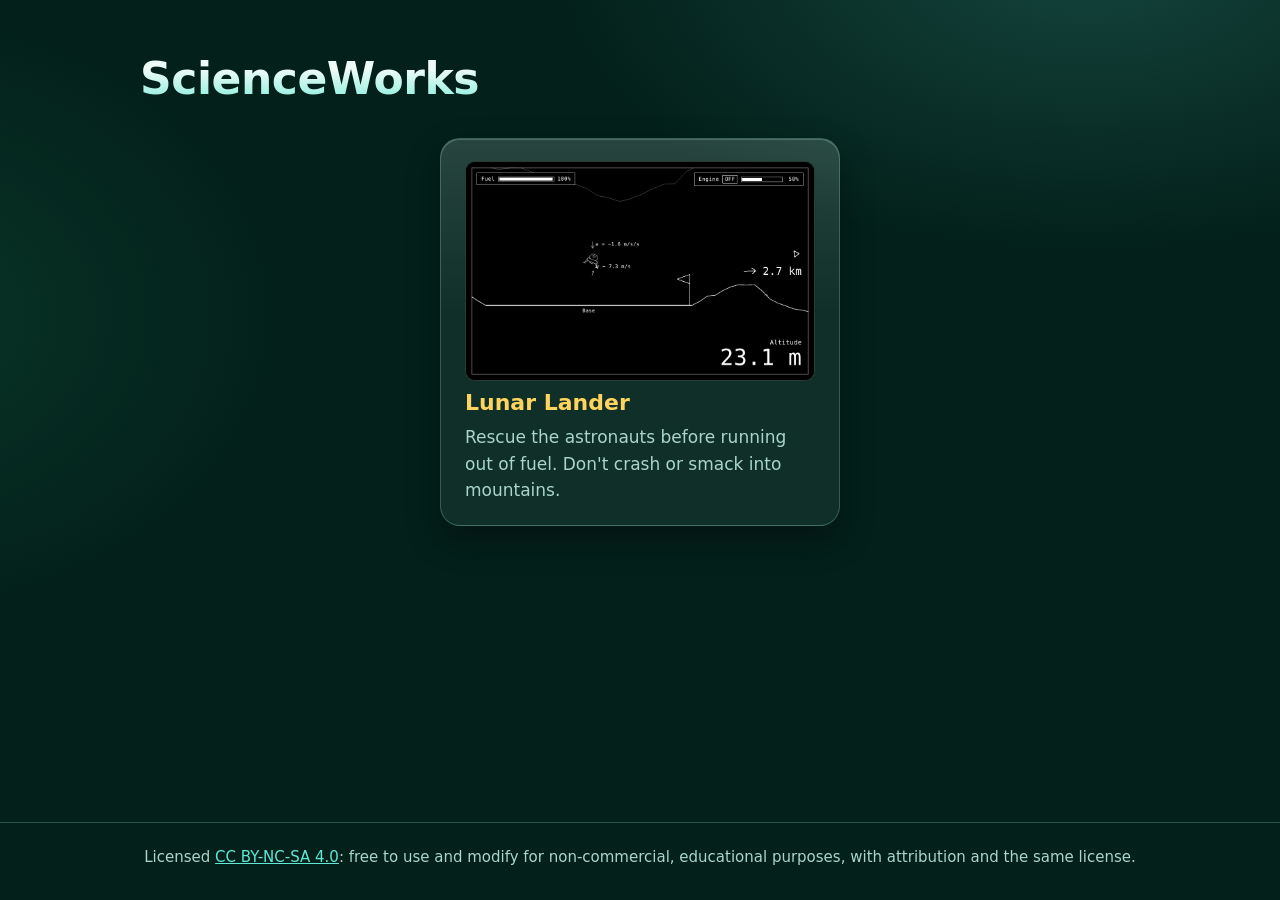
==== index.html @ 433eba87 "Add Lunar Lander preview image and center the card Co-Authored-By: Claude Sonnet 5.5 <noreply@anthro" ====
<!doctype html>
<html lang="en">
<head>
<meta charset="utf-8">
<meta name="viewport" content="width=device-width, initial-scale=1">
<title>ScienceWorks</title>
<meta name="description" content="Free interactive science simulations for physics and chemistry classrooms.">
<style>
  :root {
    --bg: #03201a;
    --glass: rgba(190, 255, 235, 0.07);
    --glass-hi: rgba(225, 255, 246, 0.17);
    --line: rgba(150, 240, 210, 0.25);
    --ink: #ecfbf6;
    --muted: #a9d6c8;
    --aqua: #5fe8d5;
    --sodium: #ffd45e;
    --font: Verdana, "Trebuchet MS", Tahoma, system-ui, sans-serif;
  }
  * { box-sizing: border-box; }
  html { background: var(--bg); }
  body {
    margin: 0;
    color: var(--ink);
    font-family: var(--font);
    font-size: 19px;
    line-height: 1.65;
    background-color: var(--bg);
    background-image:
      radial-gradient(900px 500px at 85% -5%, rgba(95, 232, 213, 0.18), transparent 60%),
      radial-gradient(700px 520px at -10% 35%, rgba(40, 180, 120, 0.15), transparent 60%);
    background-attachment: fixed;
    min-height: 100vh;
    display: flex;
    flex-direction: column;
  }
  .wrap { width: 100%; max-width: 1040px; margin: 0 auto; padding: 56px 20px 40px; flex: 1; }
  h1 {
    font-size: clamp(30px, 5vw, 44px);
    line-height: 1.05;
    margin: 0 0 36px;
    letter-spacing: -0.01em;
    background: linear-gradient(180deg, var(--ink) 30%, var(--aqua) 130%);
    -webkit-background-clip: text;
    background-clip: text;
    color: transparent;
  }
  .grid {
    display: grid;
    grid-template-columns: repeat(auto-fit, minmax(290px, 400px));
    justify-content: center;
    gap: 18px;
  }
  a.card {
    display: flex;
    flex-direction: column;
    gap: 8px;
    padding: 22px 24px;
    border-radius: 20px;
    text-decoration: none;
    color: var(--ink);
    background: linear-gradient(180deg, var(--glass-hi), var(--glass) 45%);
    border: 1px solid var(--line);
    box-shadow: inset 0 1px 0 rgba(255, 255, 255, 0.2), 0 14px 32px rgba(0, 0, 0, 0.35);
    transition: transform 0.12s, border-color 0.12s;
  }
  a.card:hover { transform: translateY(-2px); border-color: var(--aqua); }
  a.card:focus-visible { outline: 3px solid var(--aqua); outline-offset: 3px; }
  .card img { display: block; width: 100%; height: auto; border-radius: 10px; border: 1px solid var(--line); background: #000; }
  .card h2 { margin: 0; font-size: 22px; line-height: 1.25; color: var(--sodium); }
  .card p { margin: 0; font-size: 17px; color: var(--muted); line-height: 1.55; }
  footer {
    border-top: 1px solid var(--line);
    padding: 22px 20px 30px;
    text-align: center;
    font-size: 15px;
    color: var(--muted);
  }
  footer a { color: var(--aqua); }
  @media (prefers-reduced-motion: reduce) { a.card { transition: none; } }
</style>
</head>
<body>
<main class="wrap">
  <h1>ScienceWorks</h1>

  <!-- To add a sim, put this inside the grid:
    <a class="card" href="/folder-name/">
      <img src="/folder-name/preview.png" alt="">
      <h2>Title</h2>
      <p>Short description.</p>
    </a>
  -->
  <div class="grid">
    <a class="card" href="/lunar-lander/">
      <img src="/lunar-lander/preview.png" alt="Lunar Lander gameplay: a lander descending toward the base" width="1000" height="625">
      <h2>Lunar Lander</h2>
      <p>Rescue the astronauts before running out of fuel. Don't crash or smack into mountains.</p>
    </a>
  </div>
</main>
<footer>
  Licensed <a href="https://creativecommons.org/licenses/by-nc-sa/4.0/">CC BY-NC-SA 4.0</a>: free to use and modify for non-commercial, educational purposes, with attribution and the same license.
</footer>
</body>
</html>
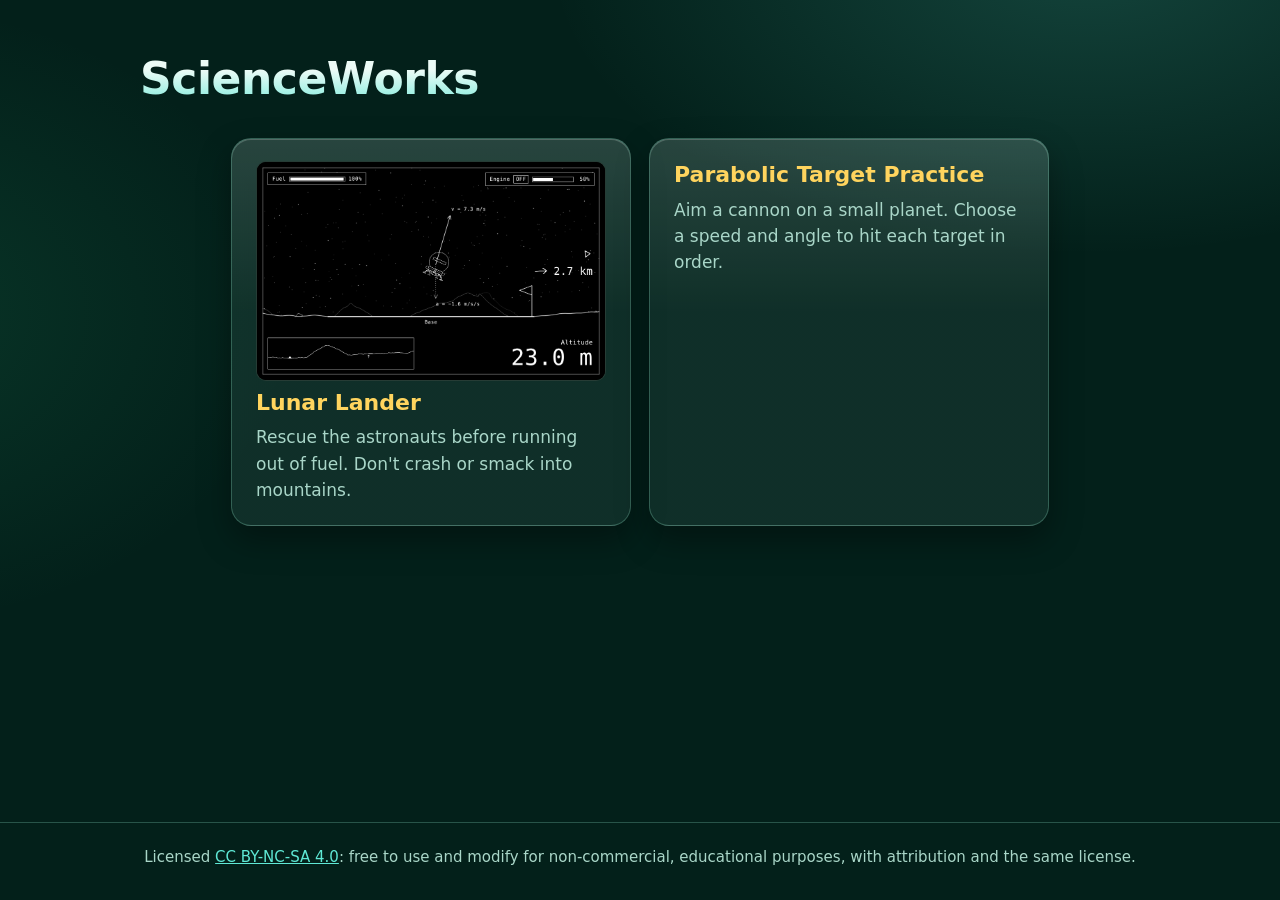
==== commit 4c43f546: "Add Parabolic Target Practice Co-Authored-By: Claude Sonnet 5.5 <noreply@anthropic.com> Claude-Sessi" ====
--- a/index.html
+++ b/index.html
@@ -97,6 +97,10 @@
       <h2>Lunar Lander</h2>
       <p>Rescue the astronauts before running out of fuel. Don't crash or smack into mountains.</p>
     </a>
+    <a class="card" href="/parabolic-target-practice/">
+      <h2>Parabolic Target Practice</h2>
+      <p>Aim a cannon on a small planet. Choose a speed and angle to hit each target in order.</p>
+    </a>
   </div>
 </main>
 <footer>
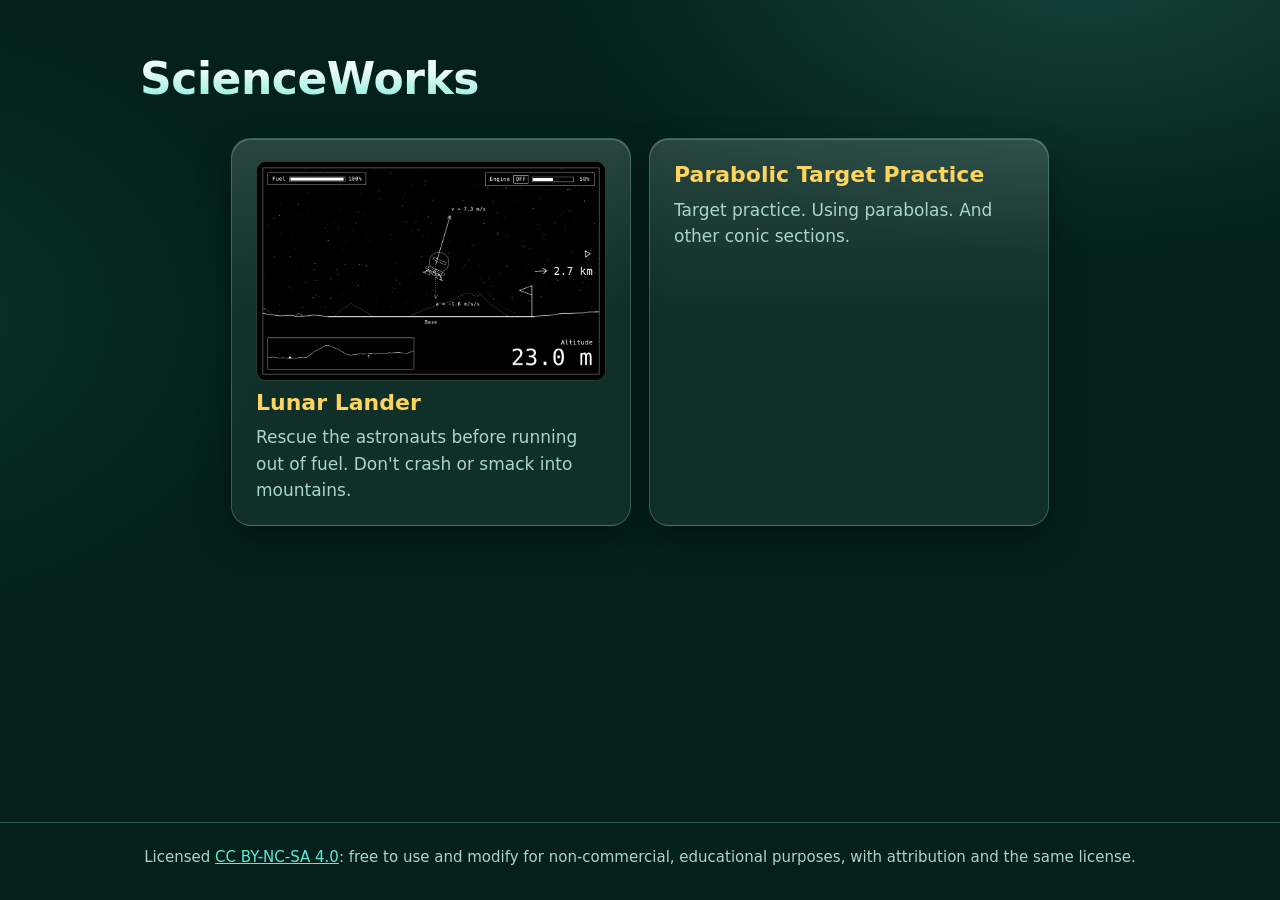
==== commit f1715d48: "Update Parabolic Target Practice description Co-Authored-By: Claude Sonnet 5.5 <noreply@anthropic.co" ====
--- a/index.html
+++ b/index.html
@@ -99,7 +99,7 @@
     </a>
     <a class="card" href="/parabolic-target-practice/">
       <h2>Parabolic Target Practice</h2>
-      <p>Aim a cannon on a small planet. Choose a speed and angle to hit each target in order.</p>
+      <p>Target practice. Using parabolas. And other conic sections.</p>
     </a>
   </div>
 </main>
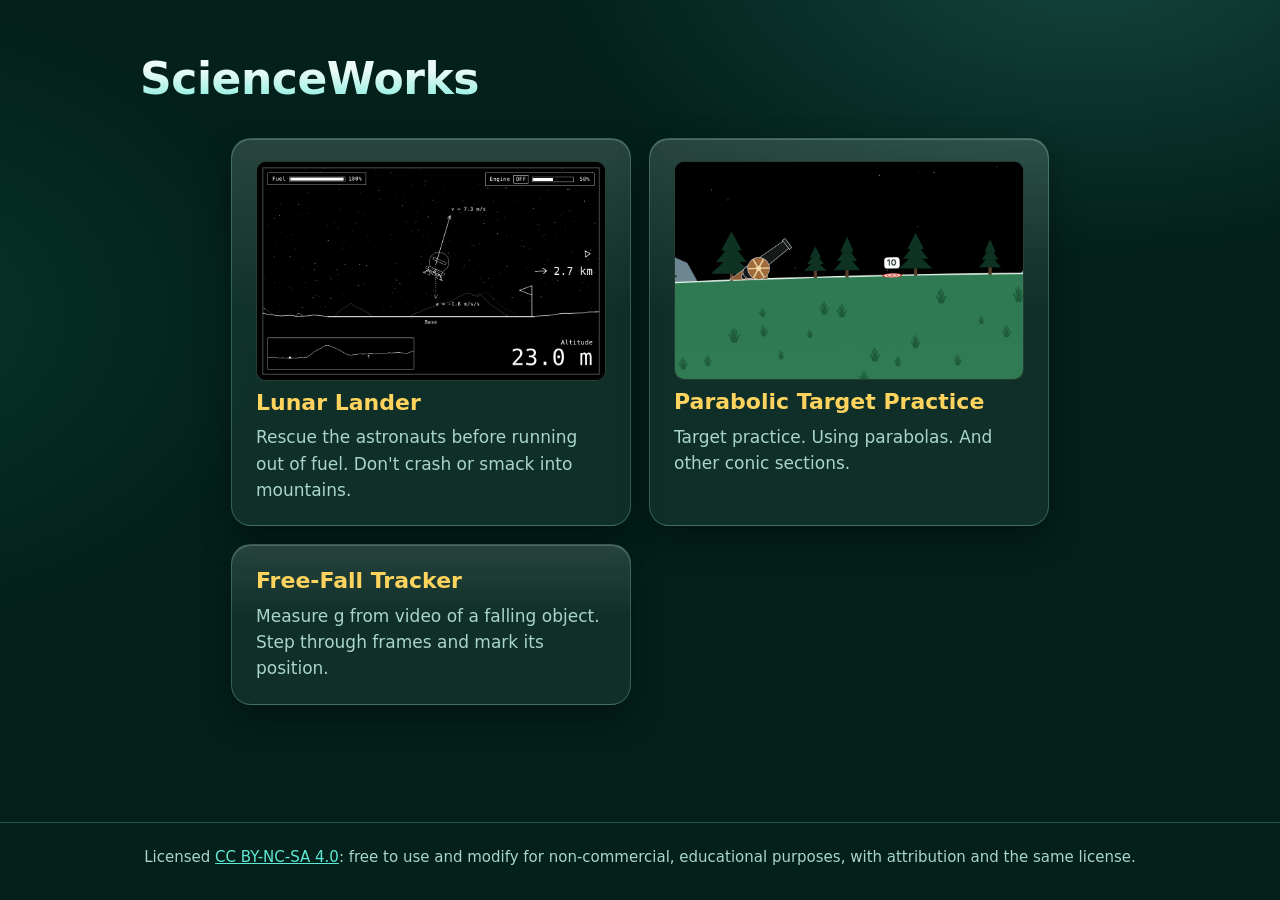
==== commit f6dd0647: "Add Free-Fall Tracker and Parabolic Target Practice preview Co-Authored-By: Claude Sonnet 5.5 <norep" ====
--- a/index.html
+++ b/index.html
@@ -98,8 +98,13 @@
       <p>Rescue the astronauts before running out of fuel. Don't crash or smack into mountains.</p>
     </a>
     <a class="card" href="/parabolic-target-practice/">
+      <img src="/parabolic-target-practice/preview.png" alt="A cannon on a small planet, aimed up toward a target" width="1000" height="624">
       <h2>Parabolic Target Practice</h2>
       <p>Target practice. Using parabolas. And other conic sections.</p>
+    </a>
+    <a class="card" href="/free-fall-tracker/">
+      <h2>Free-Fall Tracker</h2>
+      <p>Measure g from video of a falling object. Step through frames and mark its position.</p>
     </a>
   </div>
 </main>
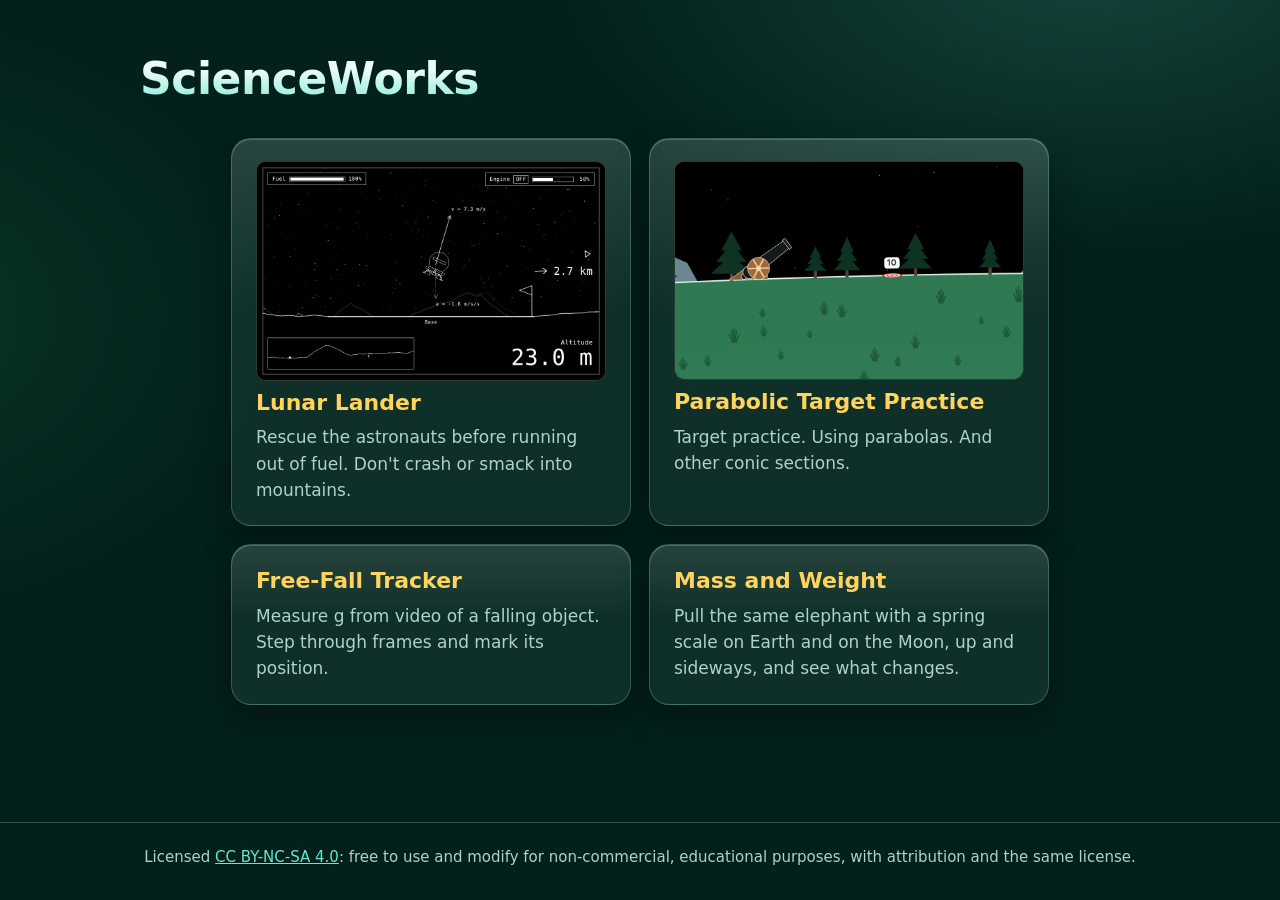
==== commit 51688872: "Add Mass and Weight sim Co-Authored-By: Claude Sonnet 5.5 <noreply@anthropic.com> Claude-Session: ht" ====
--- a/index.html
+++ b/index.html
@@ -106,6 +106,10 @@
       <h2>Free-Fall Tracker</h2>
       <p>Measure g from video of a falling object. Step through frames and mark its position.</p>
     </a>
+    <a class="card" href="/mass-and-weight/">
+      <h2>Mass and Weight</h2>
+      <p>Pull the same elephant with a spring scale on Earth and on the Moon, up and sideways, and see what changes.</p>
+    </a>
   </div>
 </main>
 <footer>
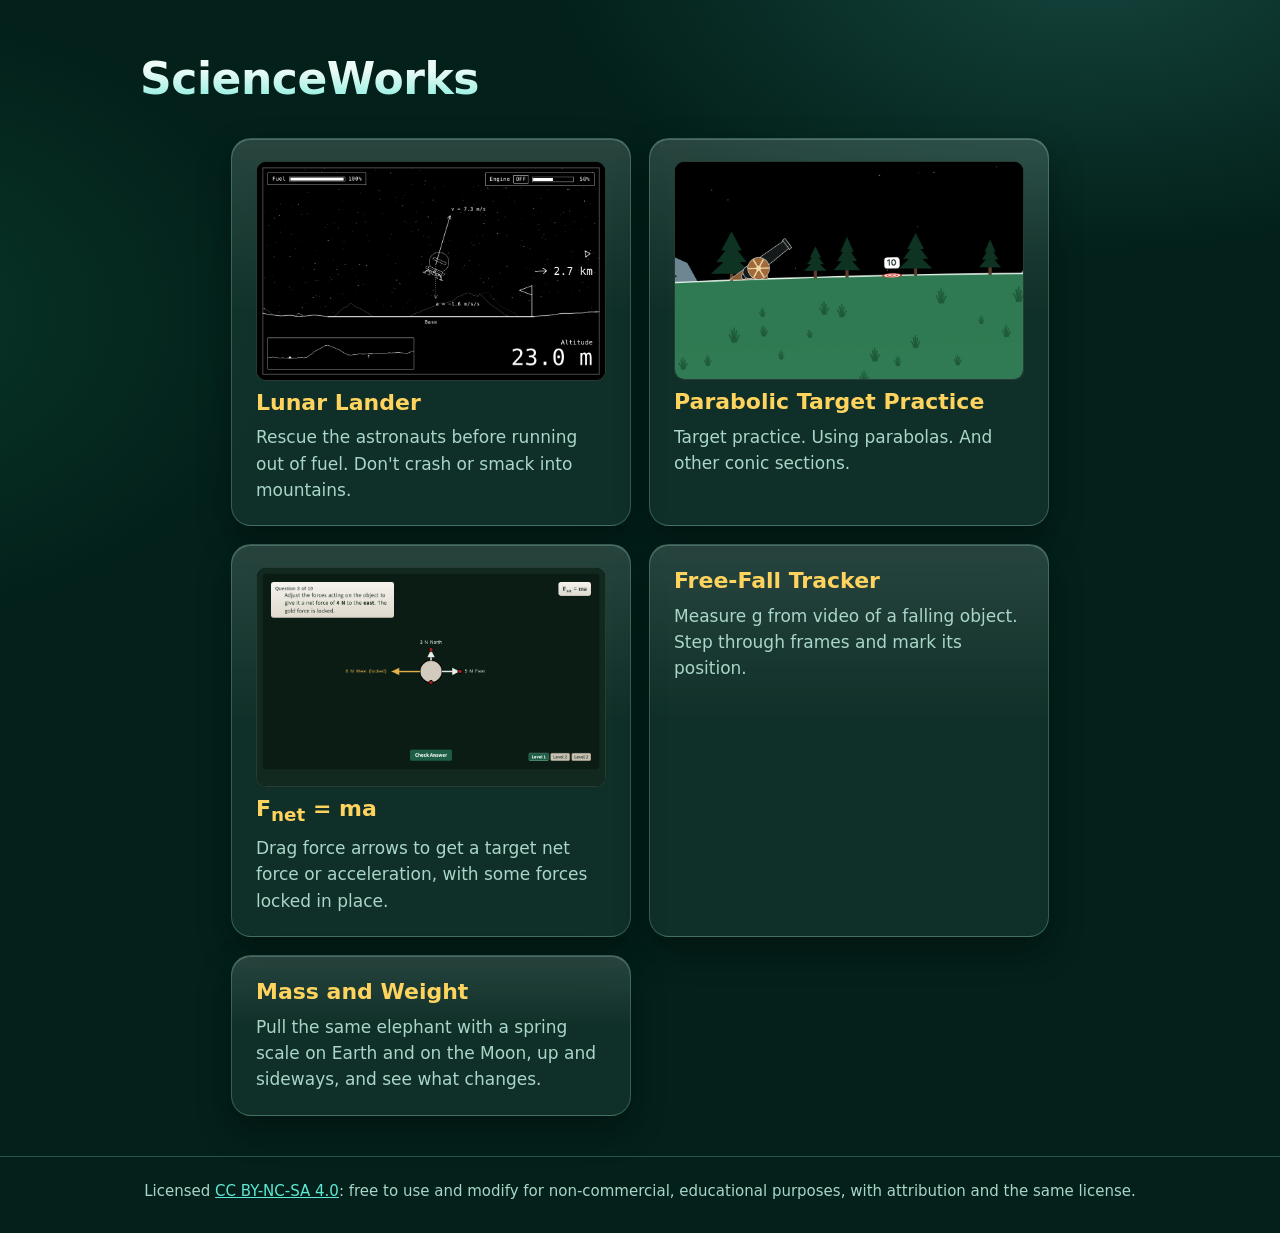
==== commit 407596bc: "Add Fnet = ma sim Co-Authored-By: Claude Sonnet 5.5 <noreply@anthropic.com> Claude-Session: https://" ====
--- a/index.html
+++ b/index.html
@@ -102,6 +102,11 @@
       <h2>Parabolic Target Practice</h2>
       <p>Target practice. Using parabolas. And other conic sections.</p>
     </a>
+    <a class="card" href="/fnet-ma/">
+      <img src="/fnet-ma/preview.png" alt="An object with force arrows pointing in several directions, one of them locked" width="1000" height="625">
+      <h2>F<sub>net</sub> = ma</h2>
+      <p>Drag force arrows to get a target net force or acceleration, with some forces locked in place.</p>
+    </a>
     <a class="card" href="/free-fall-tracker/">
       <h2>Free-Fall Tracker</h2>
       <p>Measure g from video of a falling object. Step through frames and mark its position.</p>
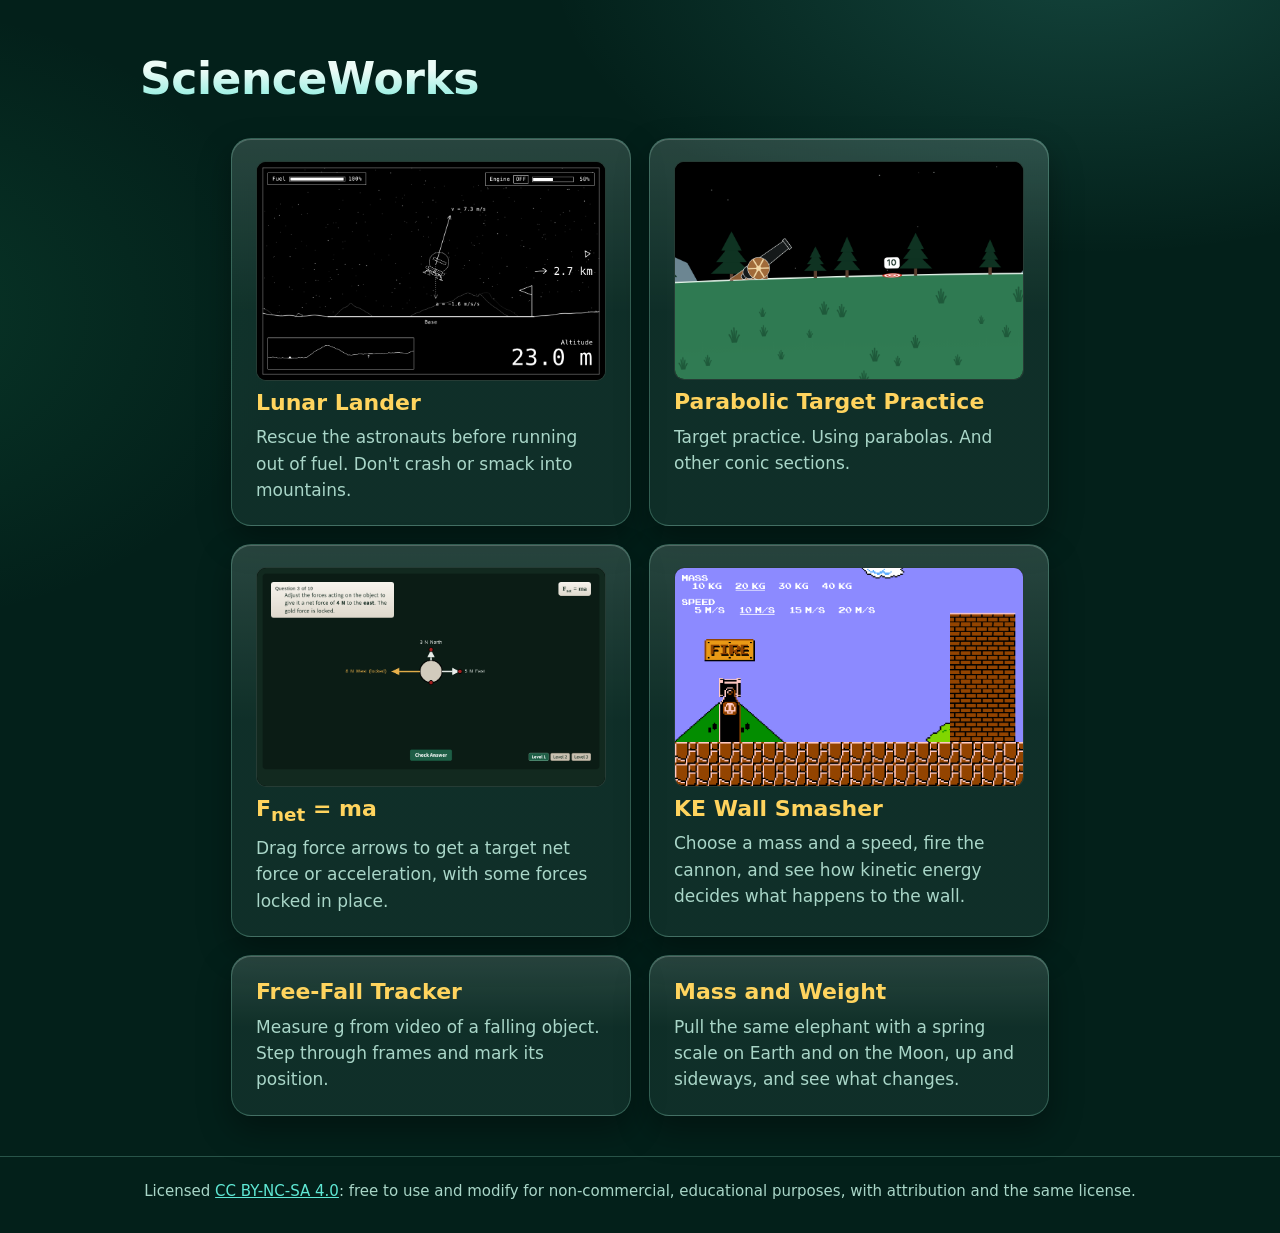
==== commit 1b85a76e: "Add KE Wall Smasher sim Co-Authored-By: Claude Sonnet 5.5 <noreply@anthropic.com> Claude-Session: ht" ====
--- a/index.html
+++ b/index.html
@@ -107,6 +107,11 @@
       <h2>F<sub>net</sub> = ma</h2>
       <p>Drag force arrows to get a target net force or acceleration, with some forces locked in place.</p>
     </a>
+    <a class="card" href="/ke-wall-smasher/">
+      <img src="/ke-wall-smasher/preview.png" alt="A cannon on a hill facing a tall brick wall, with mass and speed choices at the top left" width="1000" height="625">
+      <h2>KE Wall Smasher</h2>
+      <p>Choose a mass and a speed, fire the cannon, and see how kinetic energy decides what happens to the wall.</p>
+    </a>
     <a class="card" href="/free-fall-tracker/">
       <h2>Free-Fall Tracker</h2>
       <p>Measure g from video of a falling object. Step through frames and mark its position.</p>
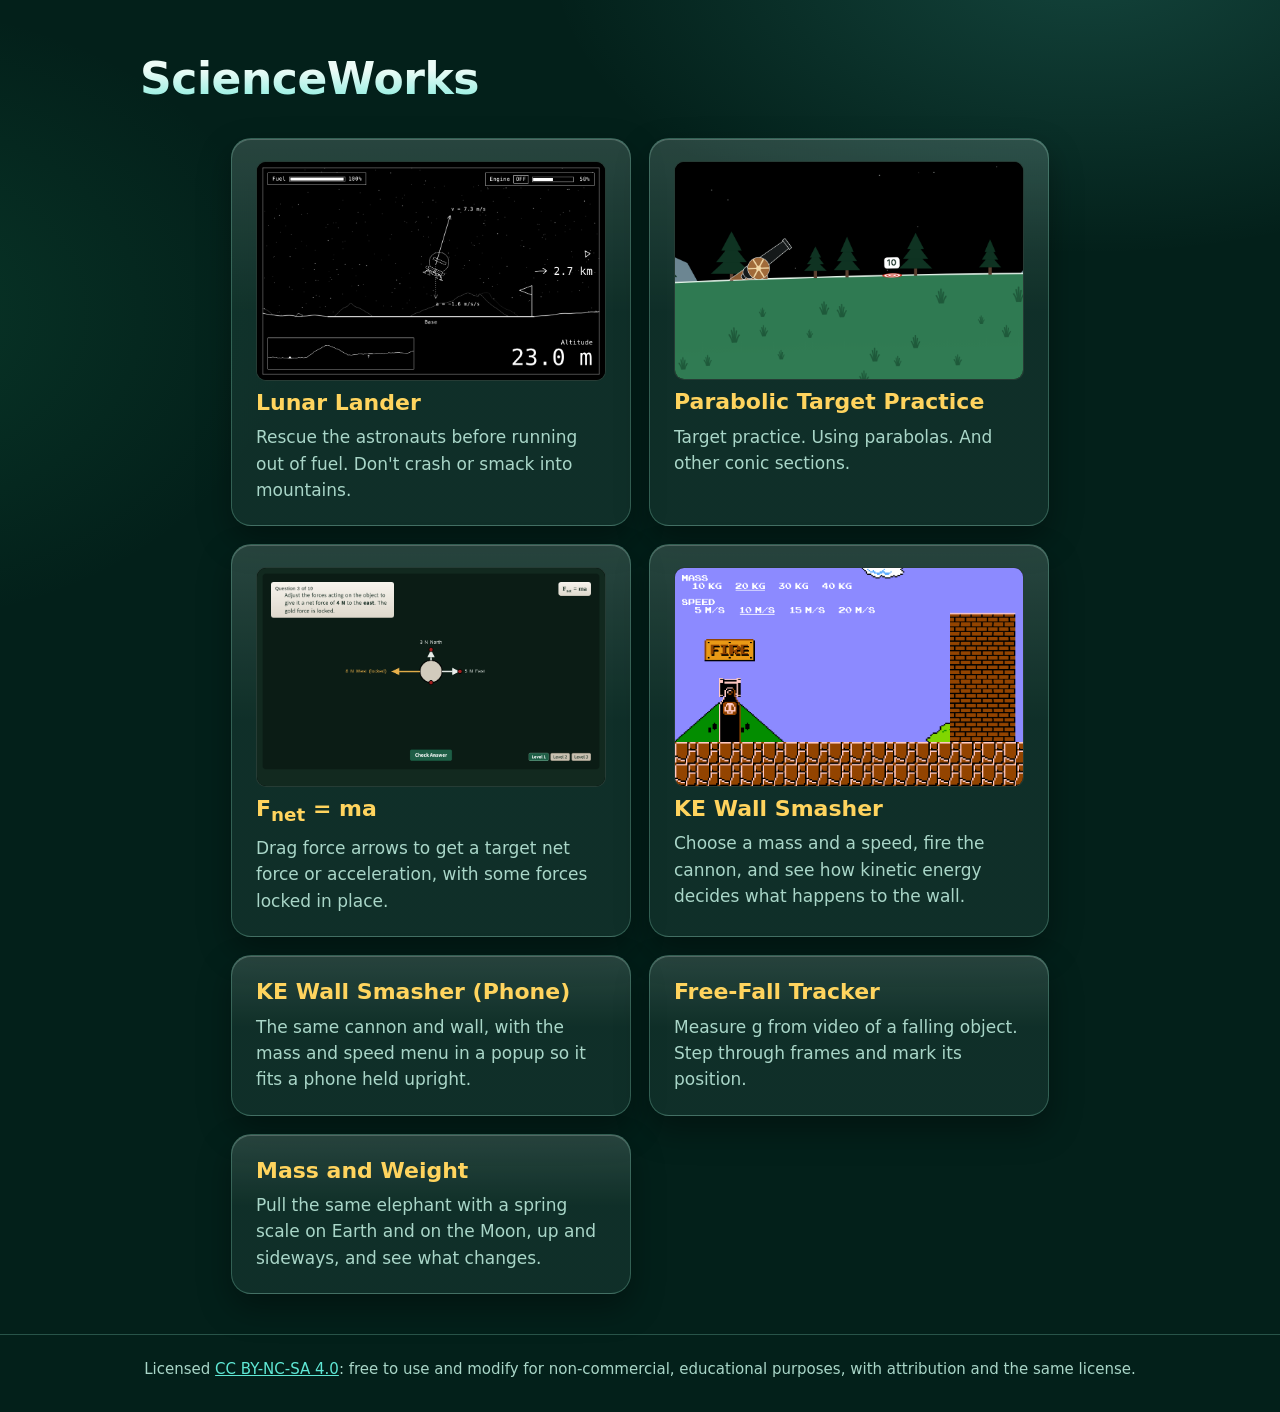
==== commit 80a5df88: "Add KE Wall Smasher phone version Co-Authored-By: Claude Sonnet 5.5 <noreply@anthropic.com> Claude-S" ====
--- a/index.html
+++ b/index.html
@@ -112,6 +112,10 @@
       <h2>KE Wall Smasher</h2>
       <p>Choose a mass and a speed, fire the cannon, and see how kinetic energy decides what happens to the wall.</p>
     </a>
+    <a class="card" href="/ke-wall-smasher/phone/">
+      <h2>KE Wall Smasher (Phone)</h2>
+      <p>The same cannon and wall, with the mass and speed menu in a popup so it fits a phone held upright.</p>
+    </a>
     <a class="card" href="/free-fall-tracker/">
       <h2>Free-Fall Tracker</h2>
       <p>Measure g from video of a falling object. Step through frames and mark its position.</p>
